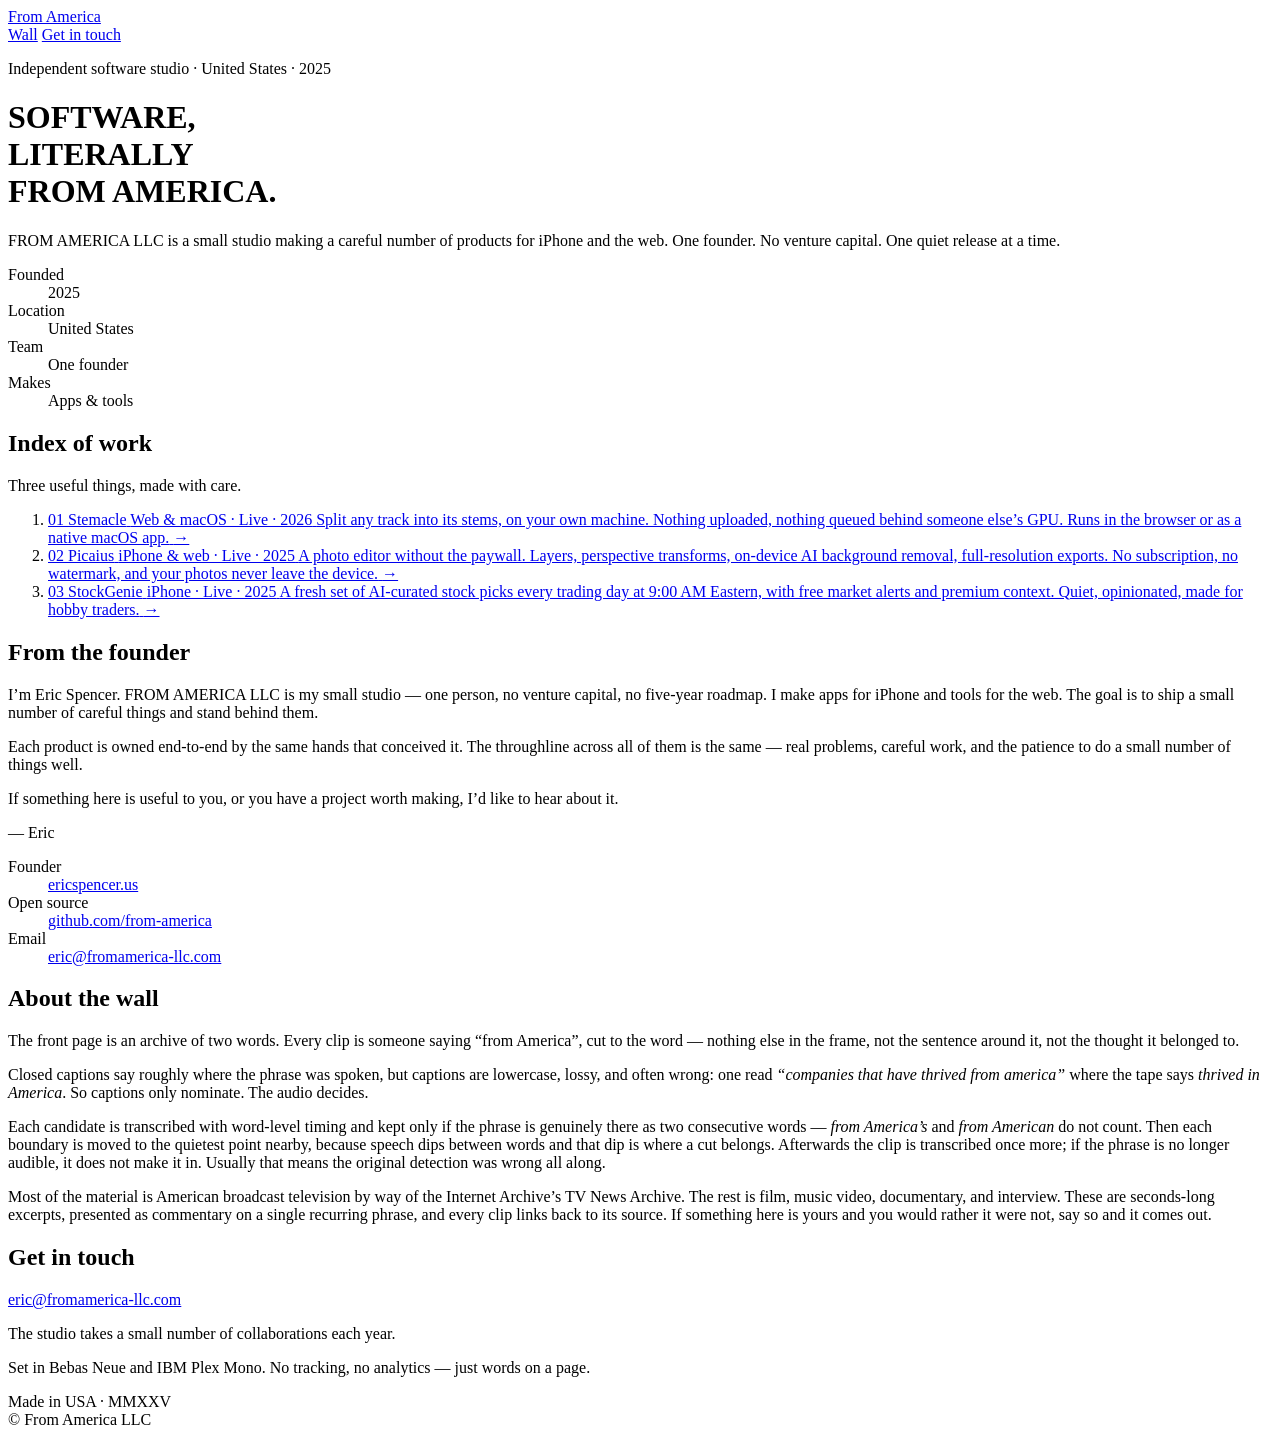
==== about/index.html @ addc3812 "Update the wall (2026-08-13, 1415 clips)" ====
<!DOCTYPE html>
<html lang="en">
<head>
<meta charset="utf-8">
<meta name="viewport" content="width=device-width, initial-scale=1">
<title>From America LLC — Software, literally from America.</title>
<meta name="description" content="FROM AMERICA LLC is a small studio making a careful number of products for iPhone and the web. One founder. No venture capital.">
<link rel="preconnect" href="https://fonts.googleapis.com">
<link rel="preconnect" href="https://fonts.gstatic.com" crossorigin>
<link href="https://fonts.googleapis.com/css2?family=Bebas+Neue&family=IBM+Plex+Mono:wght@400;500;600&display=swap" rel="stylesheet">
<link rel="stylesheet" href="style.css">
</head>
<body class="page">

<header class="bar">
  <a class="mark" href="/">From America</a>
  <nav class="bar__nav">
    <a class="link" href="/">Wall</a>
    <a class="link" href="mailto:eric@fromamerica-llc.com">Get in touch</a>
  </nav>
</header>

<main class="prose">
  <p class="kicker">Independent software studio &middot; United States &middot; 2025</p>

  <h1 class="prose__title">SOFTWARE,<br>LITERALLY<br>FROM AMERICA.</h1>

  <p class="lede-body">FROM AMERICA LLC is a small studio making a careful number
     of products for iPhone and the web. One founder. No venture capital. One
     quiet release at a time.</p>

  <dl class="facts">
    <div><dt>Founded</dt><dd>2025</dd></div>
    <div><dt>Location</dt><dd>United States</dd></div>
    <div><dt>Team</dt><dd>One founder</dd></div>
    <div><dt>Makes</dt><dd>Apps &amp; tools</dd></div>
  </dl>

  <h2 class="rule">Index of work</h2>
  <p class="sub">Three useful things, made with care.</p>

  <ol class="work">
    <li>
      <a class="work__item" href="https://stemacle.com" target="_blank" rel="noopener">
        <span class="work__num">01</span>
        <span class="work__body">
          <span class="work__name">Stemacle</span>
          <span class="work__tag">Web &amp; macOS &middot; Live &middot; 2026</span>
          <span class="work__desc">Split any track into its stems, on your own
            machine. Nothing uploaded, nothing queued behind someone else&rsquo;s
            GPU. Runs in the browser or as a native macOS app.</span>
        </span>
        <span class="work__go" aria-hidden="true">&rarr;</span>
      </a>
    </li>
    <li>
      <a class="work__item" href="https://picai.us" target="_blank" rel="noopener">
        <span class="work__num">02</span>
        <span class="work__body">
          <span class="work__name">Picaius</span>
          <span class="work__tag">iPhone &amp; web &middot; Live &middot; 2025</span>
          <span class="work__desc">A photo editor without the paywall. Layers,
            perspective transforms, on-device AI background removal,
            full-resolution exports. No subscription, no watermark, and your
            photos never leave the device.</span>
        </span>
        <span class="work__go" aria-hidden="true">&rarr;</span>
      </a>
    </li>
    <li>
      <a class="work__item" href="https://stockgenie.app" target="_blank" rel="noopener">
        <span class="work__num">03</span>
        <span class="work__body">
          <span class="work__name">StockGenie</span>
          <span class="work__tag">iPhone &middot; Live &middot; 2025</span>
          <span class="work__desc">A fresh set of AI-curated stock picks every
            trading day at 9:00 AM Eastern, with free market alerts and premium
            context. Quiet, opinionated, made for hobby traders.</span>
        </span>
        <span class="work__go" aria-hidden="true">&rarr;</span>
      </a>
    </li>
  </ol>

  <h2 class="rule">From the founder</h2>

  <p>I&rsquo;m Eric Spencer. FROM AMERICA LLC is my small studio &mdash; one
     person, no venture capital, no five-year roadmap. I make apps for iPhone
     and tools for the web. The goal is to ship a small number of careful things
     and stand behind them.</p>

  <p>Each product is owned end-to-end by the same hands that conceived it. The
     throughline across all of them is the same &mdash; real problems, careful
     work, and the patience to do a small number of things well.</p>

  <p>If something here is useful to you, or you have a project worth making,
     I&rsquo;d like to hear about it.</p>

  <p class="sign">&mdash; Eric</p>

  <dl class="facts">
    <div><dt>Founder</dt><dd><a class="mailto" href="https://ericspencer.us">ericspencer.us</a></dd></div>
    <div><dt>Open source</dt><dd><a class="mailto" href="https://github.com/from-america">github.com/from-america</a></dd></div>
    <div><dt>Email</dt><dd><a class="mailto" href="mailto:eric@fromamerica-llc.com">eric@fromamerica-llc.com</a></dd></div>
  </dl>

  <h2 class="rule">About the wall</h2>

  <p>The front page is an archive of two words. Every clip is someone saying
     &ldquo;from America&rdquo;, cut to the word &mdash; nothing else in the
     frame, not the sentence around it, not the thought it belonged to.</p>

  <p>Closed captions say roughly where the phrase was spoken, but captions are
     lowercase, lossy, and often wrong: one read <em>&ldquo;companies that have
     thrived from america&rdquo;</em> where the tape says <em>thrived in
     America</em>. So captions only nominate. The audio decides.</p>

  <p>Each candidate is transcribed with word-level timing and kept only if the
     phrase is genuinely there as two consecutive words &mdash; <em>from
     America&rsquo;s</em> and <em>from American</em> do not count. Then each
     boundary is moved to the quietest point nearby, because speech dips between
     words and that dip is where a cut belongs. Afterwards the clip is
     transcribed once more; if the phrase is no longer audible, it does not make
     it in. Usually that means the original detection was wrong all along.</p>

  <p>Most of the material is American broadcast television by way of the
     Internet Archive&rsquo;s TV News Archive. The rest is film, music video,
     documentary, and interview. These are seconds-long excerpts, presented as
     commentary on a single recurring phrase, and every clip links back to its
     source. If something here is yours and you would rather it were not, say so
     and it comes out.</p>

  <h2 class="rule">Get in touch</h2>

  <p><a class="mailto big" href="mailto:eric@fromamerica-llc.com">eric@fromamerica-llc.com</a></p>
  <p class="sub">The studio takes a small number of collaborations each year.</p>

  <footer class="endmatter">
    <p class="sub">Set in Bebas Neue and IBM Plex Mono. No tracking, no
       analytics &mdash; just words on a page.</p>
    <p class="colophon">Made in USA &middot; MMXXV<br>&copy; From America LLC</p>
  </footer>
</main>

</body>
</html>
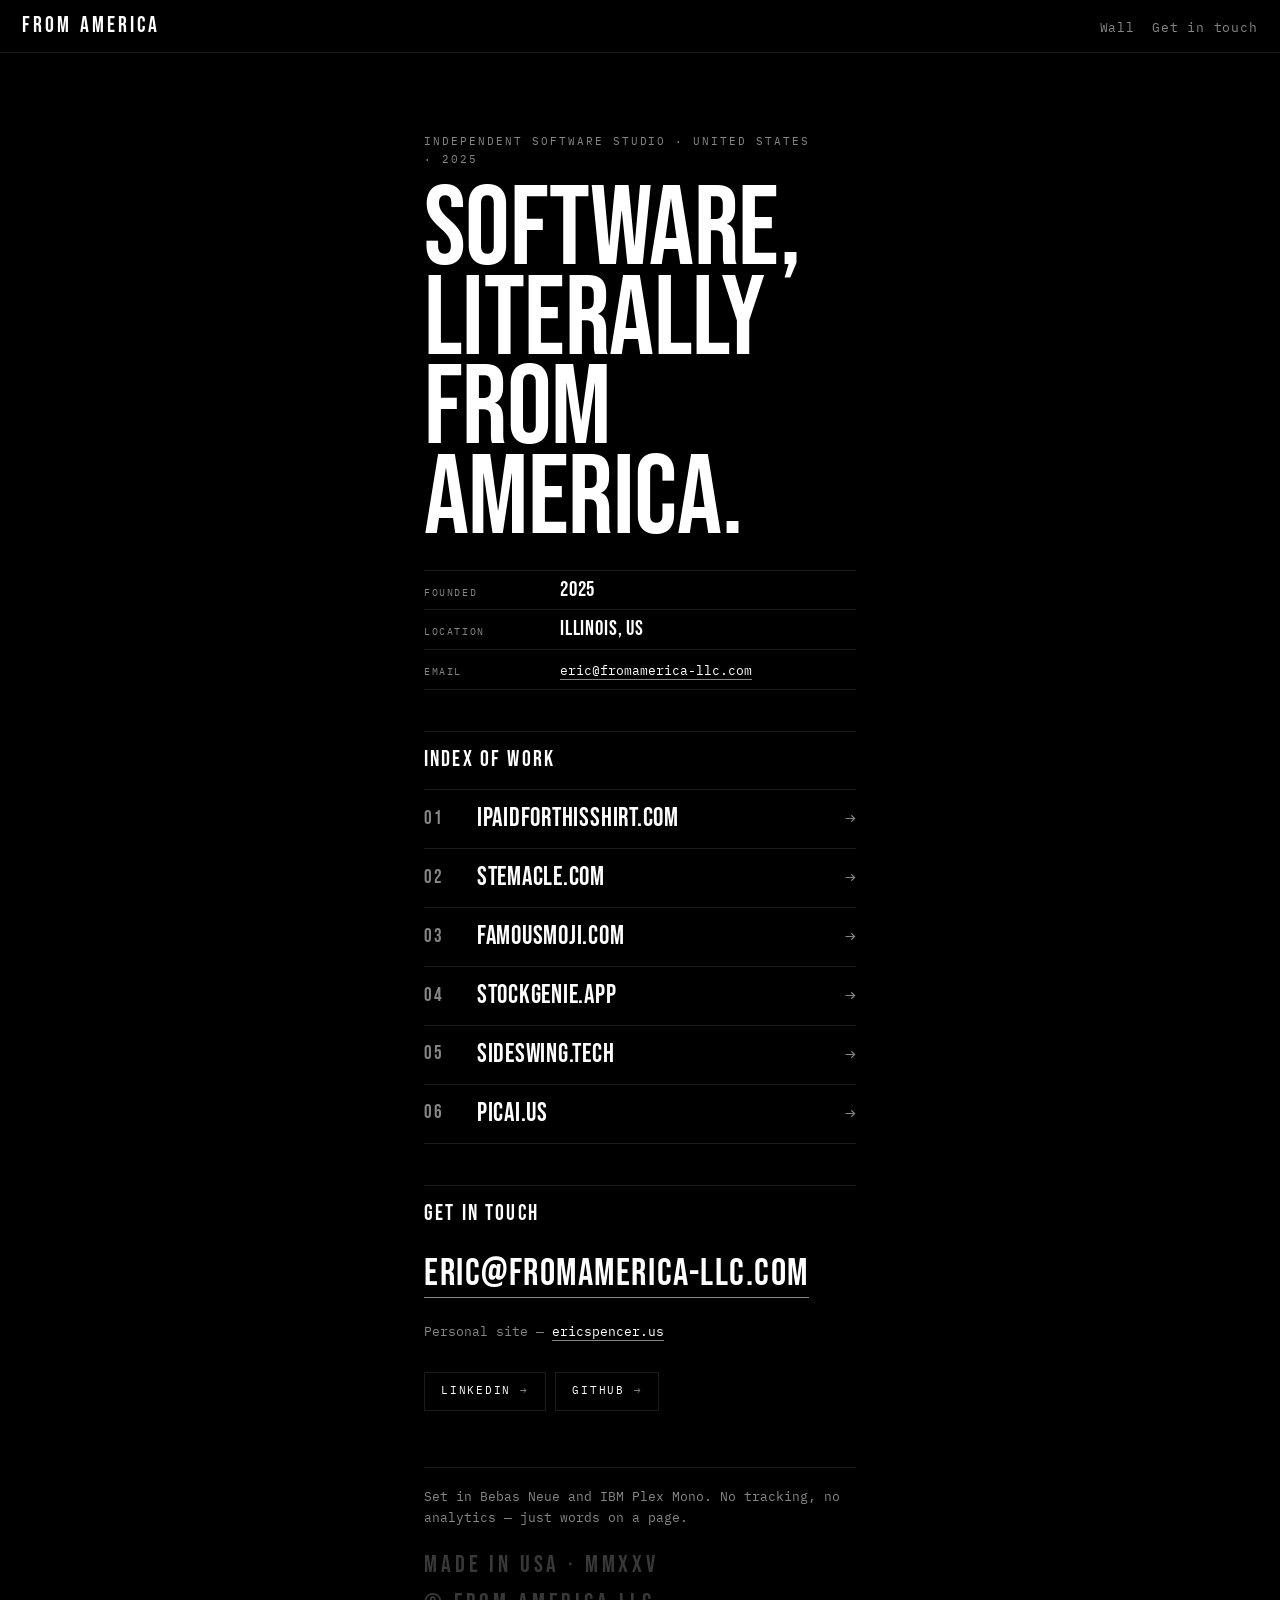
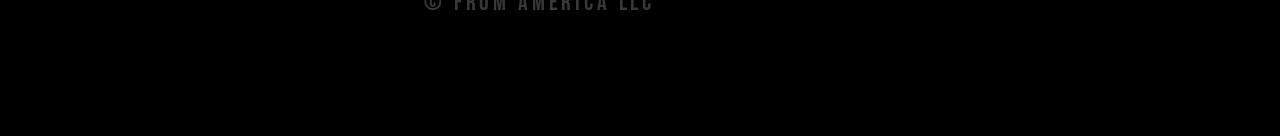
==== commit 57a14de6: "Trim the about page to the essentials Cut the lede, the founder note, and the "About the wall" secti" ====
--- a/about/index.html
+++ b/about/index.html
@@ -4,11 +4,11 @@
 <meta charset="utf-8">
 <meta name="viewport" content="width=device-width, initial-scale=1">
 <title>From America LLC — Software, literally from America.</title>
-<meta name="description" content="FROM AMERICA LLC is a small studio making a careful number of products for iPhone and the web. One founder. No venture capital.">
+<meta name="description" content="FROM AMERICA LLC — an independent software studio in Illinois making apps for iPhone and tools for the web.">
 <link rel="preconnect" href="https://fonts.googleapis.com">
 <link rel="preconnect" href="https://fonts.gstatic.com" crossorigin>
 <link href="https://fonts.googleapis.com/css2?family=Bebas+Neue&family=IBM+Plex+Mono:wght@400;500;600&display=swap" rel="stylesheet">
-<link rel="stylesheet" href="style.css">
+<link rel="stylesheet" href="/style.css">
 </head>
 <body class="page">
 
@@ -25,115 +25,72 @@
 
   <h1 class="prose__title">SOFTWARE,<br>LITERALLY<br>FROM AMERICA.</h1>
 
-  <p class="lede-body">FROM AMERICA LLC is a small studio making a careful number
-     of products for iPhone and the web. One founder. No venture capital. One
-     quiet release at a time.</p>
-
   <dl class="facts">
     <div><dt>Founded</dt><dd>2025</dd></div>
-    <div><dt>Location</dt><dd>United States</dd></div>
-    <div><dt>Team</dt><dd>One founder</dd></div>
-    <div><dt>Makes</dt><dd>Apps &amp; tools</dd></div>
+    <div><dt>Location</dt><dd>Illinois, US</dd></div>
+    <div><dt>Email</dt><dd><a class="mailto" href="mailto:eric@fromamerica-llc.com">eric@fromamerica-llc.com</a></dd></div>
   </dl>
 
   <h2 class="rule">Index of work</h2>
-  <p class="sub">Three useful things, made with care.</p>
 
   <ol class="work">
     <li>
-      <a class="work__item" href="https://stemacle.com" target="_blank" rel="noopener">
+      <a class="work__item work__item--url" href="https://ipaidforthisshirt.com" target="_blank" rel="noopener">
         <span class="work__num">01</span>
-        <span class="work__body">
-          <span class="work__name">Stemacle</span>
-          <span class="work__tag">Web &amp; macOS &middot; Live &middot; 2026</span>
-          <span class="work__desc">Split any track into its stems, on your own
-            machine. Nothing uploaded, nothing queued behind someone else&rsquo;s
-            GPU. Runs in the browser or as a native macOS app.</span>
-        </span>
+        <span class="work__name">ipaidforthisshirt.com</span>
         <span class="work__go" aria-hidden="true">&rarr;</span>
       </a>
     </li>
     <li>
-      <a class="work__item" href="https://picai.us" target="_blank" rel="noopener">
+      <a class="work__item work__item--url" href="https://stemacle.com" target="_blank" rel="noopener">
         <span class="work__num">02</span>
-        <span class="work__body">
-          <span class="work__name">Picaius</span>
-          <span class="work__tag">iPhone &amp; web &middot; Live &middot; 2025</span>
-          <span class="work__desc">A photo editor without the paywall. Layers,
-            perspective transforms, on-device AI background removal,
-            full-resolution exports. No subscription, no watermark, and your
-            photos never leave the device.</span>
-        </span>
+        <span class="work__name">stemacle.com</span>
         <span class="work__go" aria-hidden="true">&rarr;</span>
       </a>
     </li>
     <li>
-      <a class="work__item" href="https://stockgenie.app" target="_blank" rel="noopener">
+      <a class="work__item work__item--url" href="https://famousmoji.com" target="_blank" rel="noopener">
         <span class="work__num">03</span>
-        <span class="work__body">
-          <span class="work__name">StockGenie</span>
-          <span class="work__tag">iPhone &middot; Live &middot; 2025</span>
-          <span class="work__desc">A fresh set of AI-curated stock picks every
-            trading day at 9:00 AM Eastern, with free market alerts and premium
-            context. Quiet, opinionated, made for hobby traders.</span>
-        </span>
+        <span class="work__name">famousmoji.com</span>
+        <span class="work__go" aria-hidden="true">&rarr;</span>
+      </a>
+    </li>
+    <li>
+      <a class="work__item work__item--url" href="https://stockgenie.app" target="_blank" rel="noopener">
+        <span class="work__num">04</span>
+        <span class="work__name">stockgenie.app</span>
+        <span class="work__go" aria-hidden="true">&rarr;</span>
+      </a>
+    </li>
+    <li>
+      <a class="work__item work__item--url" href="https://sideswing.tech" target="_blank" rel="noopener">
+        <span class="work__num">05</span>
+        <span class="work__name">sideswing.tech</span>
+        <span class="work__go" aria-hidden="true">&rarr;</span>
+      </a>
+    </li>
+    <li>
+      <a class="work__item work__item--url" href="https://picai.us" target="_blank" rel="noopener">
+        <span class="work__num">06</span>
+        <span class="work__name">picai.us</span>
         <span class="work__go" aria-hidden="true">&rarr;</span>
       </a>
     </li>
   </ol>
 
-  <h2 class="rule">From the founder</h2>
-
-  <p>I&rsquo;m Eric Spencer. FROM AMERICA LLC is my small studio &mdash; one
-     person, no venture capital, no five-year roadmap. I make apps for iPhone
-     and tools for the web. The goal is to ship a small number of careful things
-     and stand behind them.</p>
-
-  <p>Each product is owned end-to-end by the same hands that conceived it. The
-     throughline across all of them is the same &mdash; real problems, careful
-     work, and the patience to do a small number of things well.</p>
-
-  <p>If something here is useful to you, or you have a project worth making,
-     I&rsquo;d like to hear about it.</p>
-
-  <p class="sign">&mdash; Eric</p>
-
-  <dl class="facts">
-    <div><dt>Founder</dt><dd><a class="mailto" href="https://ericspencer.us">ericspencer.us</a></dd></div>
-    <div><dt>Open source</dt><dd><a class="mailto" href="https://github.com/from-america">github.com/from-america</a></dd></div>
-    <div><dt>Email</dt><dd><a class="mailto" href="mailto:eric@fromamerica-llc.com">eric@fromamerica-llc.com</a></dd></div>
-  </dl>
-
-  <h2 class="rule">About the wall</h2>
-
-  <p>The front page is an archive of two words. Every clip is someone saying
-     &ldquo;from America&rdquo;, cut to the word &mdash; nothing else in the
-     frame, not the sentence around it, not the thought it belonged to.</p>
-
-  <p>Closed captions say roughly where the phrase was spoken, but captions are
-     lowercase, lossy, and often wrong: one read <em>&ldquo;companies that have
-     thrived from america&rdquo;</em> where the tape says <em>thrived in
-     America</em>. So captions only nominate. The audio decides.</p>
-
-  <p>Each candidate is transcribed with word-level timing and kept only if the
-     phrase is genuinely there as two consecutive words &mdash; <em>from
-     America&rsquo;s</em> and <em>from American</em> do not count. Then each
-     boundary is moved to the quietest point nearby, because speech dips between
-     words and that dip is where a cut belongs. Afterwards the clip is
-     transcribed once more; if the phrase is no longer audible, it does not make
-     it in. Usually that means the original detection was wrong all along.</p>
-
-  <p>Most of the material is American broadcast television by way of the
-     Internet Archive&rsquo;s TV News Archive. The rest is film, music video,
-     documentary, and interview. These are seconds-long excerpts, presented as
-     commentary on a single recurring phrase, and every clip links back to its
-     source. If something here is yours and you would rather it were not, say so
-     and it comes out.</p>
-
   <h2 class="rule">Get in touch</h2>
 
   <p><a class="mailto big" href="mailto:eric@fromamerica-llc.com">eric@fromamerica-llc.com</a></p>
-  <p class="sub">The studio takes a small number of collaborations each year.</p>
+  <p class="sub">Personal site &mdash; <a class="mailto" href="https://ericspencer.us" target="_blank" rel="noopener">ericspencer.us</a></p>
+
+  <div class="btns">
+    <a class="btn" href="https://www.linkedin.com/company/from-america-llc/" target="_blank" rel="noopener">
+      LinkedIn <span class="btn__go" aria-hidden="true">&rarr;</span>
+    </a>
+    <a class="btn" href="https://github.com/from-america" target="_blank" rel="noopener">
+      GitHub <span class="btn__go" aria-hidden="true">&rarr;</span>
+    </a>
+  </div>
 
   <footer class="endmatter">
     <p class="sub">Set in Bebas Neue and IBM Plex Mono. No tracking, no
--- a/style.css
+++ b/style.css
@@ -0,0 +1,515 @@
+/* FROM AMERICA LLC — white and black, nothing else.
+   The clips are the only colour on the page. */
+
+:root {
+  --black: oklch(0 0 0);
+  --white: oklch(1 0 0);
+  --dim: oklch(0.62 0 0);
+  --hair: oklch(0.22 0 0);
+
+  --font-display: "Bebas Neue", "Haettenschweiler", "Impact", sans-serif;
+  --font-body: "IBM Plex Mono", ui-monospace, "SF Mono", monospace;
+  --ease: cubic-bezier(0.16, 1, 0.3, 1);
+}
+
+*, *::before, *::after { box-sizing: border-box; }
+
+html { -webkit-text-size-adjust: 100%; }
+
+body {
+  margin: 0;
+  background: var(--black);
+  color: var(--white);
+  font-family: var(--font-body);
+  font-size: 0.8125rem;
+  line-height: 1.6;
+}
+
+body.is-locked { overflow: hidden; }
+
+::selection { background: var(--white); color: var(--black); }
+
+:where(a, button, video, [tabindex]):focus-visible {
+  outline: 2px solid var(--white);
+  outline-offset: -2px;
+}
+
+/* A compact bar for pages that are not the wall. */
+
+.bar {
+  position: sticky;
+  top: 0;
+  z-index: 30;
+  display: flex;
+  align-items: baseline;
+  justify-content: space-between;
+  gap: 1rem;
+  padding: 0.55rem clamp(0.75rem, 2vw, 1.4rem);
+  background: color-mix(in oklch, var(--black) 88%, transparent);
+  border-bottom: 1px solid var(--hair);
+}
+
+.mark {
+  font-family: var(--font-display);
+  font-size: 1.35rem;
+  letter-spacing: 0.14em;
+  text-transform: uppercase;
+  color: var(--white);
+  text-decoration: none;
+}
+
+.bar__nav { display: flex; gap: 1.1rem; align-items: baseline; }
+
+/* --------------------------------------------------------------- masthead */
+
+.masthead { border-bottom: 1px solid var(--hair); }
+
+.ticker {
+  overflow: hidden;
+  border-bottom: 1px solid var(--hair);
+  padding-block: 0.3rem;
+  mask-image: linear-gradient(90deg, transparent, #000 7%, #000 93%, transparent);
+}
+
+.ticker__track {
+  display: flex;
+  gap: 1.6rem;
+  width: max-content;
+  animation: drift 46s linear infinite;
+  font-family: var(--font-display);
+  font-size: 0.95rem;
+  letter-spacing: 0.22em;
+  color: var(--dim);
+  white-space: nowrap;
+}
+
+.ticker__track span { flex: none; }
+.ticker__track span:nth-child(4n) { color: var(--white); }
+
+@keyframes drift { to { transform: translate3d(-50%, 0, 0); } }
+
+.masthead__body {
+  display: flex;
+  flex-wrap: wrap;
+  align-items: flex-end;
+  justify-content: space-between;
+  gap: 1rem 2rem;
+  padding: clamp(0.9rem, 2.5vw, 1.8rem) clamp(0.75rem, 2vw, 1.4rem) clamp(0.7rem, 1.6vw, 1.1rem);
+}
+
+.wordmark {
+  margin: 0;
+  font-family: var(--font-display);
+  font-weight: 400;
+  font-size: clamp(3.4rem, 14vw, 13rem);
+  line-height: 0.76;
+  letter-spacing: -0.005em;
+  text-transform: uppercase;
+  color: var(--white);
+}
+
+.wordmark__br { display: block; }
+
+.masthead__nav { display: flex; gap: 1.2rem; align-items: baseline; padding-bottom: 0.4rem; }
+
+.link {
+  font: inherit;
+  letter-spacing: 0.06em;
+  color: var(--dim);
+  background: none;
+  border: 0;
+  padding: 0;
+  cursor: pointer;
+  text-decoration: none;
+  transition: color 140ms var(--ease);
+}
+
+.link:hover { color: var(--white); }
+
+/* ------------------------------------------------------------------- wall */
+
+.wall {
+  display: grid;
+  grid-template-columns: repeat(auto-fill, minmax(min(13rem, 50vw), 1fr));
+  gap: 1px;
+  background: var(--hair);
+}
+
+.tile {
+  position: relative;
+  aspect-ratio: 16 / 9;
+  background: var(--black);
+  border: 0;
+  padding: 0;
+  margin: 0;
+  overflow: hidden;
+  cursor: pointer;
+  display: block;
+  color: inherit;
+  font: inherit;
+}
+
+.tile img, .tile video {
+  position: absolute;
+  inset: 0;
+  width: 100%;
+  height: 100%;
+  object-fit: cover;
+  display: block;
+}
+
+.tile video { opacity: 0; transition: opacity 200ms linear; }
+.tile.is-live .tile__preview { opacity: 1; }
+.tile.is-loud .tile__loud { opacity: 1; z-index: 1; }
+
+/* The mark sits over the clip on hover: the wall is the company's front page,
+   so touching any frame of it should say whose it is. */
+.tile__logo {
+  position: absolute;
+  inset: 0;
+  z-index: 3;
+  display: grid;
+  place-content: center;
+  padding: 0.6rem;
+  font-family: var(--font-display);
+  font-size: clamp(1.1rem, 2.4vw, 1.75rem);
+  letter-spacing: 0.16em;
+  line-height: 1;
+  text-align: center;
+  text-transform: uppercase;
+  color: var(--white);
+  background: color-mix(in oklch, var(--black) 42%, transparent);
+  opacity: 0;
+  transform: scale(1.04);
+  transition: opacity 180ms var(--ease), transform 260ms var(--ease);
+  pointer-events: none;
+}
+
+.tile:hover .tile__logo,
+.tile:focus-visible .tile__logo { opacity: 1; transform: none; }
+
+.tile__meta {
+  position: absolute;
+  inset: auto 0 0 0;
+  z-index: 4;
+  padding: 1.4rem 0.5rem 0.4rem;
+  font-size: 0.625rem;
+  letter-spacing: 0.04em;
+  line-height: 1.3;
+  color: var(--white);
+  text-align: left;
+  background: linear-gradient(to top, color-mix(in oklch, var(--black) 88%, transparent), transparent);
+  opacity: 0;
+  transition: opacity 160ms var(--ease);
+  pointer-events: none;
+
+  display: -webkit-box;
+  -webkit-line-clamp: 2;
+  line-clamp: 2;
+  -webkit-box-orient: vertical;
+  overflow: hidden;
+}
+
+.tile:hover .tile__meta,
+.tile:focus-visible .tile__meta { opacity: 1; }
+
+.tile:hover { outline: 2px solid var(--white); outline-offset: -2px; z-index: 5; }
+
+.sentinel { height: 1px; }
+
+.empty { padding: 4rem 1.5rem; text-align: center; color: var(--dim); }
+
+/* Autoplay policy means hover audio cannot work before the first gesture.
+   Say so, quietly, instead of appearing broken. */
+.sound {
+  position: fixed;
+  left: 50%;
+  bottom: 1rem;
+  transform: translateX(-50%);
+  z-index: 40;
+  font: inherit;
+  font-size: 0.6875rem;
+  letter-spacing: 0.08em;
+  color: var(--black);
+  background: var(--white);
+  border: 0;
+  border-radius: 0;
+  padding: 0.4rem 0.9rem;
+  cursor: pointer;
+}
+
+.sound[hidden] { display: none; }
+
+/* ----------------------------------------------------------------- theater */
+
+.theater {
+  position: fixed;
+  inset: 0;
+  z-index: 100;
+  display: grid;
+  grid-template-rows: 1fr auto;
+  background: var(--black);
+}
+
+.theater[hidden] { display: none; }
+
+.theater video {
+  width: 100%;
+  height: 100%;
+  min-height: 0;
+  object-fit: contain;
+  background: var(--black);
+}
+
+.theater__close {
+  position: fixed;
+  top: 0.7rem; right: 0.7rem;
+  z-index: 3;
+  font: inherit;
+  white-space: nowrap;
+  color: var(--white);
+  background: color-mix(in oklch, var(--black) 82%, transparent);
+  border: 1px solid var(--dim);
+  border-radius: 0;
+  padding: 0.35rem 0.7rem;
+  cursor: pointer;
+}
+
+.theater__close:hover { background: var(--white); color: var(--black); }
+
+.theater__meta {
+  padding: 0.9rem clamp(0.75rem, 2vw, 1.4rem) 1.1rem;
+  border-top: 1px solid var(--hair);
+}
+
+.theater__said {
+  margin: 0;
+  font-family: var(--font-display);
+  font-size: clamp(1.8rem, 5vw, 3.4rem);
+  line-height: 0.95;
+  letter-spacing: 0.01em;
+  text-transform: uppercase;
+}
+
+.theater__src { margin: 0.15rem 0 0.7rem; color: var(--dim); }
+
+.theater__nav { display: flex; gap: 1.1rem; align-items: center; }
+
+.theater__nav button, .theater__nav a {
+  font: inherit;
+  color: var(--dim);
+  background: none;
+  border: 0;
+  padding: 0;
+  cursor: pointer;
+  text-decoration: none;
+  transition: color 140ms var(--ease);
+}
+
+.theater__nav button:hover, .theater__nav a:hover { color: var(--white); }
+.theater__nav a { margin-left: auto; }
+
+/* ------------------------------------------------------------------- prose */
+
+.page { background: var(--black); }
+
+.prose {
+  max-width: 62ch;
+  margin: 0 auto;
+  padding: clamp(2rem, 7vw, 5rem) clamp(1.1rem, 4vw, 2rem) 6rem;
+}
+
+.prose__title {
+  margin: 0 0 1.6rem;
+  font-family: var(--font-display);
+  font-weight: 400;
+  font-size: clamp(3rem, 11vw, 7rem);
+  line-height: 0.8;
+  letter-spacing: -0.005em;
+}
+
+.lede {
+  margin: 0 0 2.2rem;
+  font-family: var(--font-display);
+  font-size: clamp(1.3rem, 3vw, 1.9rem);
+  letter-spacing: 0.05em;
+  color: var(--dim);
+  text-transform: uppercase;
+}
+
+.prose h2 {
+  margin: 2.6rem 0 0.7rem;
+  font-family: var(--font-display);
+  font-weight: 400;
+  font-size: 1.35rem;
+  letter-spacing: 0.1em;
+  text-transform: uppercase;
+}
+
+.prose p { margin: 0 0 1.1rem; text-wrap: pretty; }
+.prose em { font-style: italic; color: var(--white); }
+.prose strong { font-weight: 600; }
+
+.mailto { color: var(--white); text-decoration: none; border-bottom: 1px solid var(--dim); }
+.mailto:hover { border-color: var(--white); }
+.mailto.big { font-family: var(--font-display); font-size: clamp(1.4rem, 4vw, 2.4rem); letter-spacing: 0.04em; }
+
+.kicker {
+  margin: 0 0 1.4rem;
+  font-size: 0.6875rem;
+  letter-spacing: 0.18em;
+  text-transform: uppercase;
+  color: var(--dim);
+}
+
+.lede-body { margin: 0 0 2rem; font-size: 0.9375rem; }
+
+.sub { margin: -0.4rem 0 1.6rem; color: var(--dim); }
+
+.sign { color: var(--dim); }
+
+/* A section rule that reads as a divider without drawing one. */
+.rule {
+  padding-top: 0.7rem;
+  border-top: 1px solid var(--hair);
+}
+
+/* Rows, not a grid: three facts or four, there is never an orphan cell. */
+.facts {
+  margin: 0 0 2.6rem;
+  border-top: 1px solid var(--hair);
+}
+
+.facts > div {
+  display: flex;
+  align-items: baseline;
+  gap: 1rem;
+  padding: 0.55rem 0;
+  border-bottom: 1px solid var(--hair);
+}
+
+.facts dt {
+  flex: 0 0 7.5rem;
+  font-size: 0.625rem;
+  letter-spacing: 0.16em;
+  text-transform: uppercase;
+  color: var(--dim);
+}
+
+.facts dd {
+  margin: 0;
+  font-family: var(--font-display);
+  font-size: 1.3rem;
+  line-height: 1;
+  letter-spacing: 0.04em;
+  word-break: break-word;
+}
+
+.facts dd .mailto { font-family: var(--font-body); font-size: 0.8125rem; letter-spacing: 0; }
+
+/* ------------------------------------------------------------ work index */
+
+.work { list-style: none; margin: 0 0 2.6rem; padding: 0; border-top: 1px solid var(--hair); }
+
+.work__item {
+  display: grid;
+  grid-template-columns: 2.4rem 1fr 1.4rem;
+  gap: 0.9rem;
+  align-items: start;
+  padding: 1.1rem 0;
+  border-bottom: 1px solid var(--hair);
+  text-decoration: none;
+  color: inherit;
+}
+
+.work__num {
+  font-family: var(--font-display);
+  font-size: 1.2rem;
+  letter-spacing: 0.08em;
+  color: var(--dim);
+  padding-top: 0.15rem;
+}
+
+.work__body { display: block; }
+
+.work__name {
+  display: block;
+  font-family: var(--font-display);
+  font-size: clamp(1.5rem, 4vw, 2.1rem);
+  line-height: 1;
+  letter-spacing: 0.03em;
+}
+
+.work__tag {
+  display: block;
+  margin: 0.25rem 0 0.45rem;
+  font-size: 0.625rem;
+  letter-spacing: 0.14em;
+  text-transform: uppercase;
+  color: var(--dim);
+}
+
+.work__desc { display: block; color: oklch(0.78 0 0); text-wrap: pretty; }
+
+.work__go {
+  font-size: 1.1rem;
+  color: var(--dim);
+  justify-self: end;
+  transition: transform 200ms var(--ease), color 200ms var(--ease);
+}
+
+.work__item:hover { background: oklch(0.09 0 0); }
+.work__item:hover .work__go { color: var(--white); transform: translateX(0.25rem); }
+.work__item:hover .work__name { text-decoration: underline; text-underline-offset: 0.22em; }
+
+/* Bare URLs: one line, no description. */
+.work__item--url { align-items: center; padding: 0.85rem 0; }
+
+.work__item--url .work__name {
+  font-size: clamp(1.15rem, 3.4vw, 1.6rem);
+  overflow-wrap: anywhere;
+}
+
+.work__item--url .work__num { padding-top: 0; }
+
+/* ------------------------------------------------------------- buttons */
+
+.btns { display: flex; flex-wrap: wrap; gap: 0.6rem; margin: 1.8rem 0 0; }
+
+.btn {
+  display: inline-flex;
+  align-items: baseline;
+  gap: 0.55rem;
+  padding: 0.6rem 1rem;
+  border: 1px solid var(--hair);
+  color: var(--white);
+  text-decoration: none;
+  font-size: 0.6875rem;
+  letter-spacing: 0.16em;
+  text-transform: uppercase;
+  transition:
+    background-color 200ms var(--ease),
+    border-color 200ms var(--ease),
+    color 200ms var(--ease);
+}
+
+.btn:hover { background: var(--white); border-color: var(--white); color: var(--black); }
+
+.btn__go { color: var(--dim); transition: color 200ms var(--ease); }
+.btn:hover .btn__go { color: var(--black); }
+
+.endmatter { margin-top: 3.5rem; padding-top: 1.2rem; border-top: 1px solid var(--hair); }
+
+.colophon {
+  margin-top: 3.5rem;
+  font-family: var(--font-display);
+  font-size: 1.5rem;
+  letter-spacing: 0.16em;
+  color: oklch(0.34 0 0);
+}
+
+@media (prefers-reduced-motion: reduce) {
+  .tile video { display: none; }
+  .ticker__track { animation: none; }
+  *, *::before, *::after { transition-duration: 0.01ms !important; }
+}
